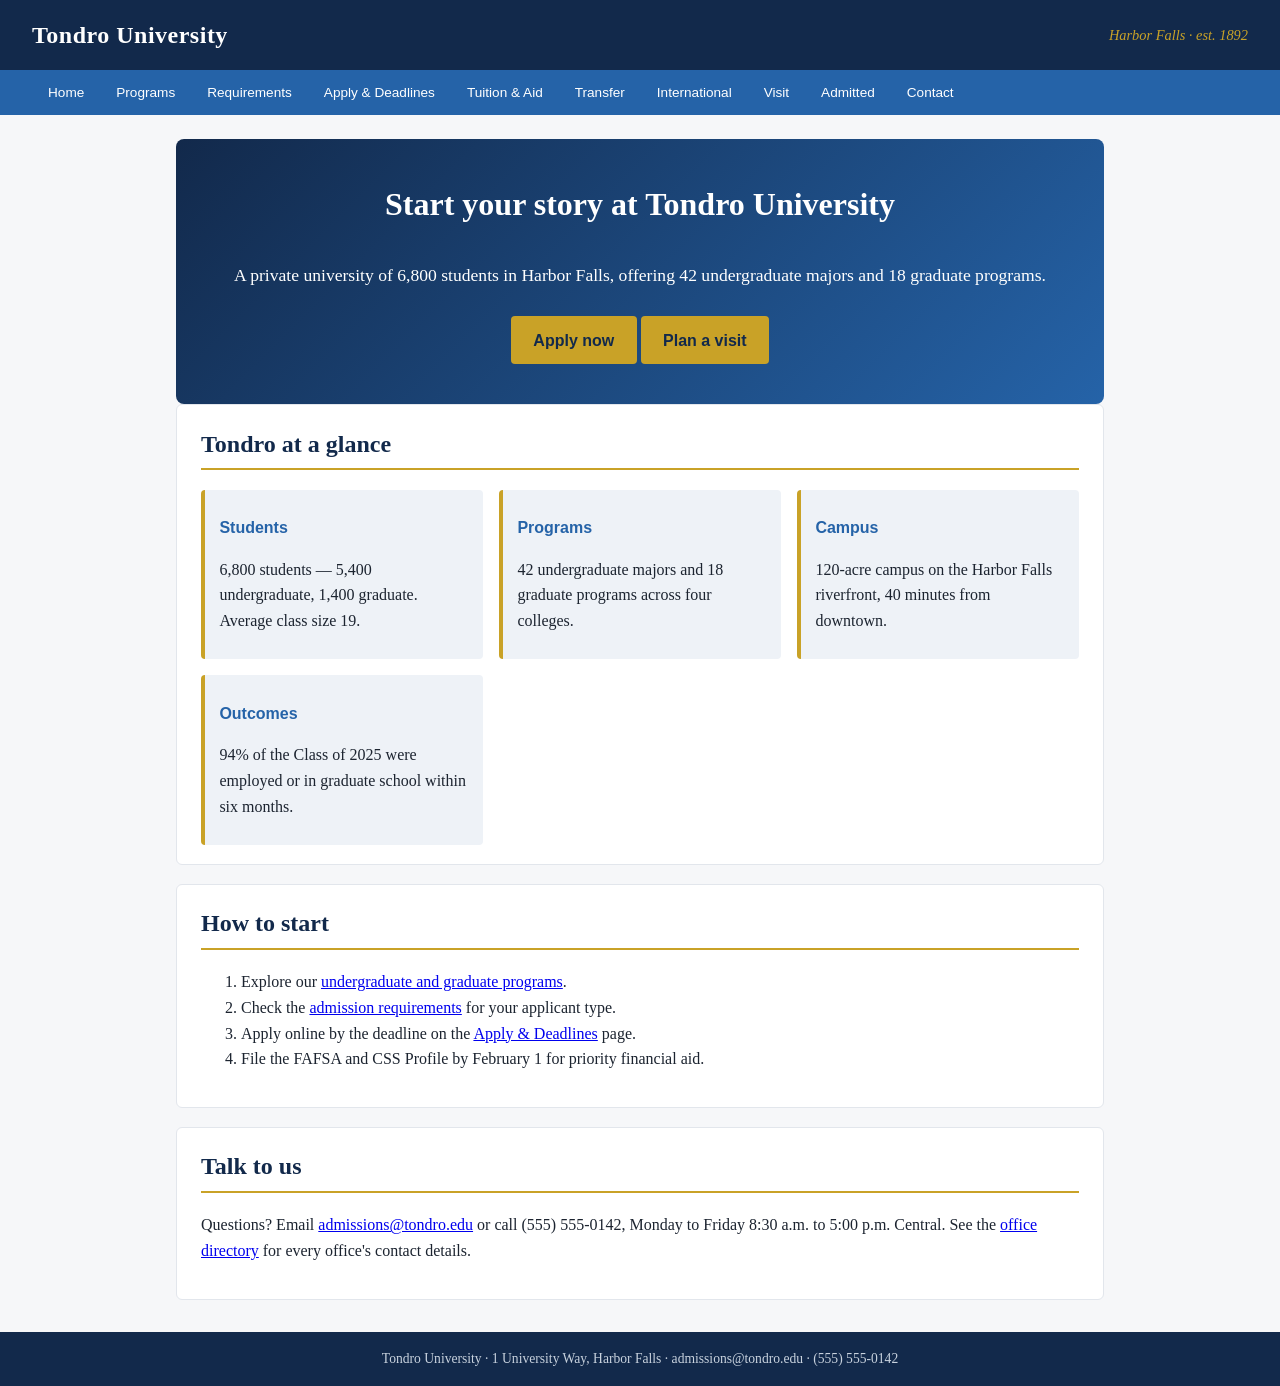
==== index.html @ 9c68a7d6 "Add the Tondro University demo admissions site" ====
<!DOCTYPE html>
<html lang="en"><head><meta charset="utf-8"><meta name="viewport" content="width=device-width,initial-scale=1">
<title>Admissions | Tondro University</title><link rel="stylesheet" href="style.css"></head>
<body><header><h1>Tondro University</h1><span class="tag">Harbor Falls &middot; est. 1892</span></header><nav><ul>
<li><a href="index.html">Home</a></li><li><a href="programs.html">Programs</a></li>
<li><a href="requirements.html">Requirements</a></li><li><a href="apply.html">Apply &amp; Deadlines</a></li>
<li><a href="tuition.html">Tuition &amp; Aid</a></li><li><a href="transfer.html">Transfer</a></li>
<li><a href="international.html">International</a></li><li><a href="visit.html">Visit</a></li>
<li><a href="admitted.html">Admitted</a></li><li><a href="contact.html">Contact</a></li>
</ul></nav>
<main>
<div class="hero"><h2>Start your story at Tondro University</h2>
<p>A private university of 6,800 students in Harbor Falls, offering 42 undergraduate majors and 18 graduate programs.</p>
<a class="cta" href="apply.html">Apply now</a> <a class="cta" href="visit.html">Plan a visit</a></div>
<section id="at-a-glance"><h2>Tondro at a glance</h2>
<div class="grid">
<div class="fact"><h3>Students</h3><p>6,800 students — 5,400 undergraduate, 1,400 graduate. Average class size 19.</p></div>
<div class="fact"><h3>Programs</h3><p>42 undergraduate majors and 18 graduate programs across four colleges.</p></div>
<div class="fact"><h3>Campus</h3><p>120-acre campus on the Harbor Falls riverfront, 40 minutes from downtown.</p></div>
<div class="fact"><h3>Outcomes</h3><p>94% of the Class of 2025 were employed or in graduate school within six months.</p></div>
</div></section>
<section id="how-to-start"><h2>How to start</h2>
<ol><li>Explore our <a href="programs.html">undergraduate and graduate programs</a>.</li>
<li>Check the <a href="requirements.html">admission requirements</a> for your applicant type.</li>
<li>Apply online by the deadline on the <a href="apply.html">Apply &amp; Deadlines</a> page.</li>
<li>File the FAFSA and CSS Profile by February 1 for priority financial aid.</li></ol></section>
<section id="talk-to-us"><h2>Talk to us</h2>
<p>Questions? Email <a href="mailto:admissions@tondro.edu">admissions@tondro.edu</a> or call (555) 555-0142, Monday to Friday 8:30 a.m. to 5:00 p.m. Central. See the <a href="contact.html">office directory</a> for every office's contact details.</p></section>
</main><footer>Tondro University &middot; 1 University Way, Harbor Falls &middot; admissions@tondro.edu &middot; (555) 555-0142</footer>
</body></html>
---- style.css ----
:root{--navy:#12294b;--blue:#2563a8;--gold:#c9a227;--ink:#1c2430;--muted:#5c6b7c;--bg:#f6f7f9;--card:#fff}
*{box-sizing:border-box}body{margin:0;font-family:Georgia,'Times New Roman',serif;color:var(--ink);background:var(--bg);line-height:1.6}
header{background:var(--navy);color:#fff;padding:1rem 2rem;display:flex;align-items:center;justify-content:space-between;flex-wrap:wrap}
header h1{margin:0;font-size:1.5rem;letter-spacing:.5px}header .tag{font-style:italic;color:var(--gold);font-size:.9rem}
nav{background:var(--blue);padding:0 2rem}nav ul{list-style:none;margin:0;padding:0;display:flex;flex-wrap:wrap}
nav a{color:#fff;text-decoration:none;display:block;padding:.7rem 1rem;font-family:Montserrat,Verdana,sans-serif;font-size:.85rem}
nav a:hover{background:var(--navy)}
main{max-width:960px;margin:1.5rem auto;padding:0 1rem}
section{background:var(--card);border:1px solid #e2e6ec;border-radius:6px;padding:1.2rem 1.5rem;margin-bottom:1.2rem}
h2{color:var(--navy);border-bottom:2px solid var(--gold);padding-bottom:.3rem;margin-top:0}
h3{color:var(--blue);font-family:Montserrat,Verdana,sans-serif;font-size:1rem;margin-bottom:.2rem}
table{border-collapse:collapse;width:100%;margin:.5rem 0}th,td{border:1px solid #d7dce3;padding:.45rem .7rem;text-align:left;font-size:.95rem}
th{background:#eef2f7;color:var(--navy)}
.hero{background:linear-gradient(135deg,var(--navy),var(--blue));color:#fff;border-radius:8px;padding:2.5rem 2rem;text-align:center}
.hero h2{color:#fff;border:none;font-size:2rem}.hero p{font-size:1.1rem}
.cta{display:inline-block;background:var(--gold);color:var(--navy);font-family:Montserrat,sans-serif;font-weight:700;padding:.7rem 1.4rem;border-radius:4px;text-decoration:none;margin-top:.6rem}
footer{background:var(--navy);color:#c8d2de;text-align:center;padding:1rem;font-size:.85rem;margin-top:2rem}
.grid{display:grid;grid-template-columns:repeat(auto-fit,minmax(250px,1fr));gap:1rem}
.fact{background:#eef2f7;border-left:4px solid var(--gold);padding:.6rem .9rem;border-radius:4px}
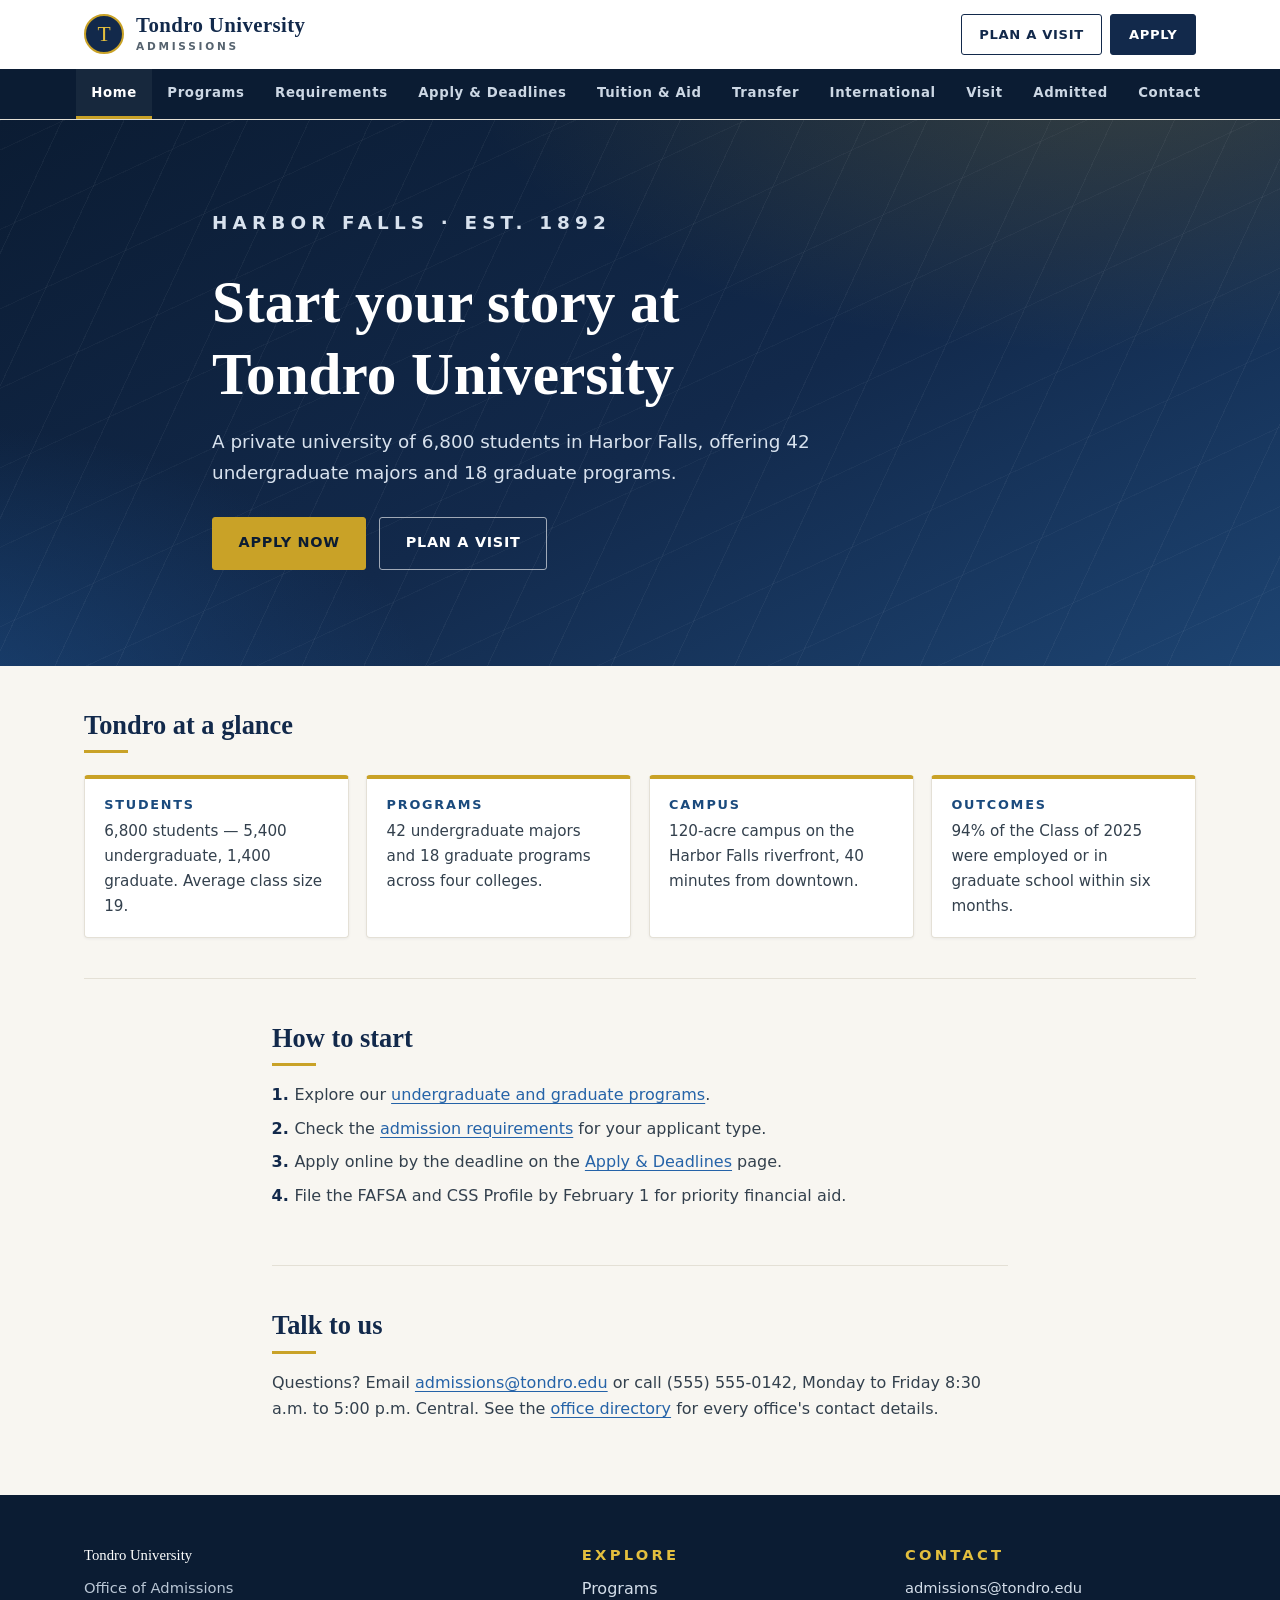
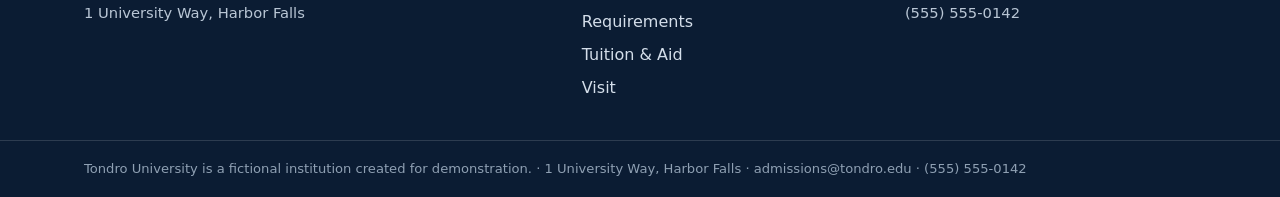
==== commit 0b4251a5: "Redesign admissions site to a modern flagship-university look Editorial serif type, real nav with sc" ====
--- a/index.html
+++ b/index.html
@@ -1,17 +1,32 @@
 <!DOCTYPE html>
 <html lang="en"><head><meta charset="utf-8"><meta name="viewport" content="width=device-width,initial-scale=1">
+<meta name="theme-color" content="#0b1c33">
 <title>Admissions | Tondro University</title><link rel="stylesheet" href="style.css"></head>
-<body><header><h1>Tondro University</h1><span class="tag">Harbor Falls &middot; est. 1892</span></header><nav><ul>
-<li><a href="index.html">Home</a></li><li><a href="programs.html">Programs</a></li>
-<li><a href="requirements.html">Requirements</a></li><li><a href="apply.html">Apply &amp; Deadlines</a></li>
-<li><a href="tuition.html">Tuition &amp; Aid</a></li><li><a href="transfer.html">Transfer</a></li>
-<li><a href="international.html">International</a></li><li><a href="visit.html">Visit</a></li>
-<li><a href="admitted.html">Admitted</a></li><li><a href="contact.html">Contact</a></li>
-</ul></nav>
-<main>
-<div class="hero"><h2>Start your story at Tondro University</h2>
+<body>
+<a class="skip-link" href="#main">Skip to main content</a>
+<header class="site-header"><div class="header-inner">
+<a class="brand" href="index.html"><span class="brand-mark" aria-hidden="true">T</span>
+<span class="brand-text"><span class="brand-name">Tondro University</span><span class="brand-sub">Admissions</span></span></a>
+<div class="header-actions"><a class="btn btn-ghost" href="visit.html">Plan a visit</a><a class="btn" href="apply.html">Apply</a></div>
+</div>
+<nav class="site-nav" aria-label="Admissions"><ul>
+<li><a href="index.html" aria-current="page">Home</a></li>
+<li><a href="programs.html">Programs</a></li>
+<li><a href="requirements.html">Requirements</a></li>
+<li><a href="apply.html">Apply &amp; Deadlines</a></li>
+<li><a href="tuition.html">Tuition &amp; Aid</a></li>
+<li><a href="transfer.html">Transfer</a></li>
+<li><a href="international.html">International</a></li>
+<li><a href="visit.html">Visit</a></li>
+<li><a href="admitted.html">Admitted</a></li>
+<li><a href="contact.html">Contact</a></li>
+</ul></nav></header>
+<main id="main">
+<div class="hero"><div class="wrap"><p class="kicker">Harbor Falls &middot; est. 1892</p>
+<h1>Start your story at Tondro University</h1>
 <p>A private university of 6,800 students in Harbor Falls, offering 42 undergraduate majors and 18 graduate programs.</p>
-<a class="cta" href="apply.html">Apply now</a> <a class="cta" href="visit.html">Plan a visit</a></div>
+<div class="hero-actions"><a class="cta" href="apply.html">Apply now</a> <a class="cta cta-ghost" href="visit.html">Plan a visit</a></div></div></div>
+<div class="content">
 <section id="at-a-glance"><h2>Tondro at a glance</h2>
 <div class="grid">
 <div class="fact"><h3>Students</h3><p>6,800 students — 5,400 undergraduate, 1,400 graduate. Average class size 19.</p></div>
@@ -26,5 +41,45 @@
 <li>File the FAFSA and CSS Profile by February 1 for priority financial aid.</li></ol></section>
 <section id="talk-to-us"><h2>Talk to us</h2>
 <p>Questions? Email <a href="mailto:admissions@tondro.edu">admissions@tondro.edu</a> or call (555) 555-0142, Monday to Friday 8:30 a.m. to 5:00 p.m. Central. See the <a href="contact.html">office directory</a> for every office's contact details.</p></section>
-</main><footer>Tondro University &middot; 1 University Way, Harbor Falls &middot; admissions@tondro.edu &middot; (555) 555-0142</footer>
+</div>
+</main>
+<footer class="site-footer"><div class="footer-inner">
+<div><p class="footer-name">Tondro University</p>
+<p>Office of Admissions<br>1 University Way, Harbor Falls</p></div>
+<div><p class="footer-head">Explore</p><ul class="footer-links">
+<li><a href="programs.html">Programs</a></li>
+<li><a href="requirements.html">Requirements</a></li>
+<li><a href="tuition.html">Tuition &amp; Aid</a></li>
+<li><a href="visit.html">Visit</a></li></ul></div>
+<div><p class="footer-head">Contact</p>
+<p><a href="mailto:admissions@tondro.edu">admissions@tondro.edu</a><br>(555) 555-0142</p></div>
+</div>
+<div class="footer-bottom"><p>Tondro University is a fictional institution created for demonstration. &middot; 1 University Way, Harbor Falls &middot; admissions@tondro.edu &middot; (555) 555-0142</p></div>
+</footer>
+<!-- Thunder chat widget (Agentforce, TONDRO-PDE) -->
+<!--
+  Thunder embedded messaging snippet — TONDRO-PDE.
+  Deployment: THU_agentMessagingChannel (EmbeddedServiceDeployment 04Ihk0000001zkb, published)
+  Site: ESW_THU_agentMessagingChan_1793110995851 (Live)
+  Paste into the host page on https://tondro-consulting.github.io (already allowlisted on the deployment).
+  DO NOT host on any other domain without adding it to the deployment's allowed domains.
+-->
+<script type='text/javascript'>
+	function initEmbeddedMessaging() {
+		try {
+			embeddedservice_bootstrap.settings.language = 'en_US';
+			embeddedservice_bootstrap.init(
+				'00Dhk000002jQQD',
+				'THU_agentMessagingChannel',
+				'https://tondroagentforce-dev-ed.develop.my.site.com/ESWTHUagentMess1793110995851',
+				{
+					scrt2URL: 'https://tondroagentforce-dev-ed.develop.my.salesforce-scrt.com'
+				}
+			);
+		} catch (err) {
+			console.error('Error loading Embedded Messaging: ', err);
+		}
+	};
+</script>
+<script type='text/javascript' src='https://tondroagentforce-dev-ed.develop.my.site.com/ESWTHUagentMess1793110995851/assets/js/bootstrap.min.js' onload='initEmbeddedMessaging()'></script>
 </body></html>
--- a/style.css
+++ b/style.css
@@ -1,19 +1,130 @@
-:root{--navy:#12294b;--blue:#2563a8;--gold:#c9a227;--ink:#1c2430;--muted:#5c6b7c;--bg:#f6f7f9;--card:#fff}
-*{box-sizing:border-box}body{margin:0;font-family:Georgia,'Times New Roman',serif;color:var(--ink);background:var(--bg);line-height:1.6}
-header{background:var(--navy);color:#fff;padding:1rem 2rem;display:flex;align-items:center;justify-content:space-between;flex-wrap:wrap}
-header h1{margin:0;font-size:1.5rem;letter-spacing:.5px}header .tag{font-style:italic;color:var(--gold);font-size:.9rem}
-nav{background:var(--blue);padding:0 2rem}nav ul{list-style:none;margin:0;padding:0;display:flex;flex-wrap:wrap}
-nav a{color:#fff;text-decoration:none;display:block;padding:.7rem 1rem;font-family:Montserrat,Verdana,sans-serif;font-size:.85rem}
-nav a:hover{background:var(--navy)}
-main{max-width:960px;margin:1.5rem auto;padding:0 1rem}
-section{background:var(--card);border:1px solid #e2e6ec;border-radius:6px;padding:1.2rem 1.5rem;margin-bottom:1.2rem}
-h2{color:var(--navy);border-bottom:2px solid var(--gold);padding-bottom:.3rem;margin-top:0}
-h3{color:var(--blue);font-family:Montserrat,Verdana,sans-serif;font-size:1rem;margin-bottom:.2rem}
-table{border-collapse:collapse;width:100%;margin:.5rem 0}th,td{border:1px solid #d7dce3;padding:.45rem .7rem;text-align:left;font-size:.95rem}
-th{background:#eef2f7;color:var(--navy)}
-.hero{background:linear-gradient(135deg,var(--navy),var(--blue));color:#fff;border-radius:8px;padding:2.5rem 2rem;text-align:center}
-.hero h2{color:#fff;border:none;font-size:2rem}.hero p{font-size:1.1rem}
-.cta{display:inline-block;background:var(--gold);color:var(--navy);font-family:Montserrat,sans-serif;font-weight:700;padding:.7rem 1.4rem;border-radius:4px;text-decoration:none;margin-top:.6rem}
-footer{background:var(--navy);color:#c8d2de;text-align:center;padding:1rem;font-size:.85rem;margin-top:2rem}
-.grid{display:grid;grid-template-columns:repeat(auto-fit,minmax(250px,1fr));gap:1rem}
-.fact{background:#eef2f7;border-left:4px solid var(--gold);padding:.6rem .9rem;border-radius:4px}
+/* Tondro University — admissions site
+   Editorial redesign: serif display type, restrained navy/gold, generous space. */
+:root{
+  --navy:#12294b;
+  --navy-deep:#0b1c33;
+  --blue:#2563a8;
+  --blue-dark:#1a4a7d;
+  --gold:#c9a227;
+  --gold-bright:#e3bf3e;
+  --ink:#1c2430;
+  --muted:#56636f;
+  --paper:#f8f6f1;
+  --card:#ffffff;
+  --line:#e4e0d6;
+  --serif:"Iowan Old Style","Palatino Linotype",Palatino,Georgia,"Times New Roman",serif;
+  --sans:system-ui,-apple-system,"Segoe UI",Roboto,Helvetica,Arial,sans-serif;
+  --wrap:72rem;
+  --prose:46rem;
+}
+*{box-sizing:border-box}
+html{scroll-behavior:smooth;scroll-padding-top:6rem}
+body{margin:0;font-family:var(--sans);font-size:1rem;color:var(--ink);background:var(--paper);line-height:1.65;-webkit-font-smoothing:antialiased}
+::selection{background:var(--navy);color:#fff}
+
+/* Accessibility */
+.skip-link{position:absolute;left:-9999px;top:0;z-index:200;background:var(--navy);color:#fff;padding:.65rem 1.1rem;font-size:.9rem;text-decoration:none}
+.skip-link:focus{left:.75rem;top:.75rem}
+:focus-visible{outline:3px solid var(--gold);outline-offset:2px;border-radius:2px}
+
+/* Links & type */
+a{color:var(--blue);text-decoration-thickness:1px;text-underline-offset:.18em}
+a:hover{color:var(--blue-dark)}
+h1,h2,h3{font-family:var(--serif);color:var(--navy);line-height:1.2;font-weight:600}
+h2{font-size:1.65rem;margin:0 0 1rem}
+h2::after{content:"";display:block;width:2.75rem;height:3px;background:var(--gold);margin-top:.55rem}
+h3{font-family:var(--sans);font-size:.8rem;font-weight:700;letter-spacing:.14em;text-transform:uppercase;color:var(--blue-dark);margin:0 0 .35rem}
+p{margin:.5rem 0 1rem}
+ul,ol{padding-left:1.4rem;margin:.5rem 0 1rem}
+li{margin-bottom:.45rem}
+ol>li::marker{color:var(--navy);font-weight:700}
+.kicker{font-family:var(--sans);font-size:.75rem;font-weight:700;letter-spacing:.28em;text-transform:uppercase;color:var(--gold-bright);margin:0 0 1rem}
+
+/* Header */
+.site-header{background:#fff;border-bottom:1px solid var(--line);position:relative;z-index:10}
+.header-inner{max-width:var(--wrap);margin:0 auto;padding:.85rem 1.25rem;display:flex;align-items:center;justify-content:space-between;gap:1rem}
+.brand{display:flex;align-items:center;gap:.75rem;text-decoration:none;color:var(--navy);min-width:0}
+.brand-mark{flex:none;width:2.5rem;height:2.5rem;border-radius:50%;background:var(--navy);border:2px solid var(--gold);color:var(--gold-bright);font-family:var(--serif);font-size:1.35rem;line-height:1;display:grid;place-items:center}
+.brand-name{font-family:var(--serif);font-size:1.3rem;font-weight:600;letter-spacing:.02em;line-height:1.05;display:block;white-space:nowrap}
+.brand-sub{display:block;font-size:.66rem;font-weight:700;letter-spacing:.26em;text-transform:uppercase;color:var(--muted);margin-top:.15rem}
+.header-actions{display:flex;gap:.5rem;flex:none}
+.btn{display:inline-block;font-size:.82rem;font-weight:700;letter-spacing:.05em;text-transform:uppercase;text-decoration:none;color:#fff;background:var(--navy);padding:.55rem 1.1rem;border-radius:3px;border:1px solid var(--navy)}
+.btn:hover{background:var(--blue-dark);border-color:var(--blue-dark);color:#fff}
+.btn-ghost{background:transparent;color:var(--navy);border-color:var(--navy)}
+.btn-ghost:hover{background:var(--navy);color:#fff}
+
+/* Primary nav */
+.site-nav{background:var(--navy-deep)}
+.site-nav ul{list-style:none;max-width:var(--wrap);margin:0 auto;padding:0 .75rem;display:flex;overflow-x:auto;scrollbar-width:none}
+.site-nav ul::-webkit-scrollbar{display:none}
+.site-nav li{margin:0;flex:none}
+.site-nav a{display:block;color:#ccd7e4;text-decoration:none;font-size:.83rem;font-weight:600;letter-spacing:.05em;padding:.8rem .95rem;white-space:nowrap;border-bottom:3px solid transparent}
+.site-nav a:hover{color:#fff;background:rgba(255,255,255,.06)}
+.site-nav a[aria-current="page"]{color:#fff;border-bottom-color:var(--gold);background:rgba(255,255,255,.05)}
+
+/* Heroes */
+.hero,.page-hero{position:relative;color:#fff;overflow:hidden;
+  background:
+    radial-gradient(1100px 480px at 88% -10%,rgba(201,162,39,.20),transparent 60%),
+    radial-gradient(900px 500px at -8% 110%,rgba(37,99,168,.45),transparent 60%),
+    linear-gradient(155deg,var(--navy-deep) 0%,var(--navy) 55%,#1d4472 100%)}
+.hero::before,.page-hero::before{content:"";position:absolute;inset:0;pointer-events:none;
+  background:
+    repeating-linear-gradient(115deg,rgba(255,255,255,.045) 0 1px,transparent 1px 56px),
+    repeating-linear-gradient(-25deg,rgba(255,255,255,.03) 0 1px,transparent 1px 72px)}
+.hero .wrap,.page-hero .wrap{position:relative;max-width:var(--wrap);margin:0 auto;padding:0 1.25rem}
+.hero .wrap{padding-top:5.5rem;padding-bottom:6rem;max-width:56rem}
+.page-hero .wrap{padding-top:3.6rem;padding-bottom:3.8rem}
+.hero h1,.page-hero h1{color:#fff;font-size:clamp(2.3rem,5.4vw,3.7rem);margin:0 0 1.1rem;max-width:16ch}
+.page-hero h1{font-size:clamp(2rem,4.4vw,3rem);max-width:22ch;margin-bottom:0}
+.hero p{font-size:1.15rem;color:#d8e2ee;max-width:40rem;margin-bottom:1.8rem}
+.hero-actions{display:flex;flex-wrap:wrap;gap:.8rem}
+.cta{display:inline-block;background:var(--gold);color:var(--navy-deep);font-weight:700;font-size:.9rem;letter-spacing:.05em;text-transform:uppercase;padding:.85rem 1.6rem;border-radius:3px;text-decoration:none;border:1px solid var(--gold)}
+.cta:hover{background:var(--gold-bright);border-color:var(--gold-bright);color:var(--navy-deep)}
+.cta-ghost{background:transparent;color:#fff;border-color:rgba(255,255,255,.6)}
+.cta-ghost:hover{background:rgba(255,255,255,.12);border-color:#fff;color:#fff}
+
+/* Content */
+.content{max-width:var(--wrap);margin:0 auto;padding:2.75rem 1.25rem 3.5rem}
+section{max-width:var(--prose);margin:0 auto 2.75rem;padding-bottom:2.5rem;border-bottom:1px solid var(--line)}
+section:last-of-type{border-bottom:none;margin-bottom:0;padding-bottom:0}
+section:has(.grid){max-width:var(--wrap)}
+section p,section li{color:#33404d}
+
+/* Stat cards */
+.grid{display:grid;grid-template-columns:repeat(auto-fit,minmax(230px,1fr));gap:1.1rem;margin-top:1.4rem}
+.fact{background:var(--card);border:1px solid var(--line);border-top:4px solid var(--gold);border-radius:4px;padding:1.1rem 1.2rem;box-shadow:0 1px 3px rgba(18,41,75,.06)}
+.fact h3{margin-bottom:.4rem}
+.fact p{margin:0;font-size:.95rem}
+
+/* Tables */
+table{border-collapse:collapse;width:100%;margin:.75rem 0 1.25rem;font-size:.94rem;background:var(--card);border:1px solid var(--line)}
+th{background:var(--navy);color:#fff;font-family:var(--sans);font-size:.78rem;font-weight:700;letter-spacing:.08em;text-transform:uppercase;text-align:left;padding:.7rem .9rem}
+td{padding:.7rem .9rem;text-align:left;border-bottom:1px solid var(--line);vertical-align:top}
+tbody tr:nth-child(even) td{background:#fbfaf6}
+tbody tr:last-child td{border-bottom:none}
+
+/* Footer */
+.site-footer{background:var(--navy-deep);color:#b9c6d5}
+.footer-inner{max-width:var(--wrap);margin:0 auto;padding:3rem 1.25rem 2rem;display:grid;grid-template-columns:1.6fr 1fr 1fr;gap:2rem}
+.footer-name{font-family:var(--serif);font-size:1.35rem;color:#fff;margin:0 0 .6rem}
+.footer-head{font-size:.72rem;font-weight:700;letter-spacing:.22em;text-transform:uppercase;color:var(--gold-bright);margin:0 0 .8rem}
+.site-footer p{margin:0 0 .6rem;font-size:.92rem}
+.footer-links{list-style:none;margin:0;padding:0}
+.footer-links li{margin-bottom:.4rem}
+.site-footer a{color:#d4deea;text-decoration:none}
+.site-footer a:hover{color:#fff;text-decoration:underline}
+.footer-bottom{border-top:1px solid rgba(255,255,255,.14)}
+.footer-bottom p{max-width:var(--wrap);margin:0 auto;padding:1.1rem 1.25rem;font-size:.82rem;color:#8fa0b3}
+
+/* Responsive */
+@media (max-width:640px){
+  .header-inner{padding:.75rem 1rem}
+  .brand-name{font-size:1.1rem;white-space:normal}
+  .header-actions .btn-ghost{display:none}
+  .hero .wrap{padding:3.5rem 1rem 4rem}
+  .page-hero .wrap{padding:2.5rem 1rem 2.8rem}
+  .content{padding:2rem 1rem 2.5rem}
+  .footer-inner{grid-template-columns:1fr;gap:1.5rem;padding:2.25rem 1rem 1.5rem}
+  table{display:block;overflow-x:auto}
+}
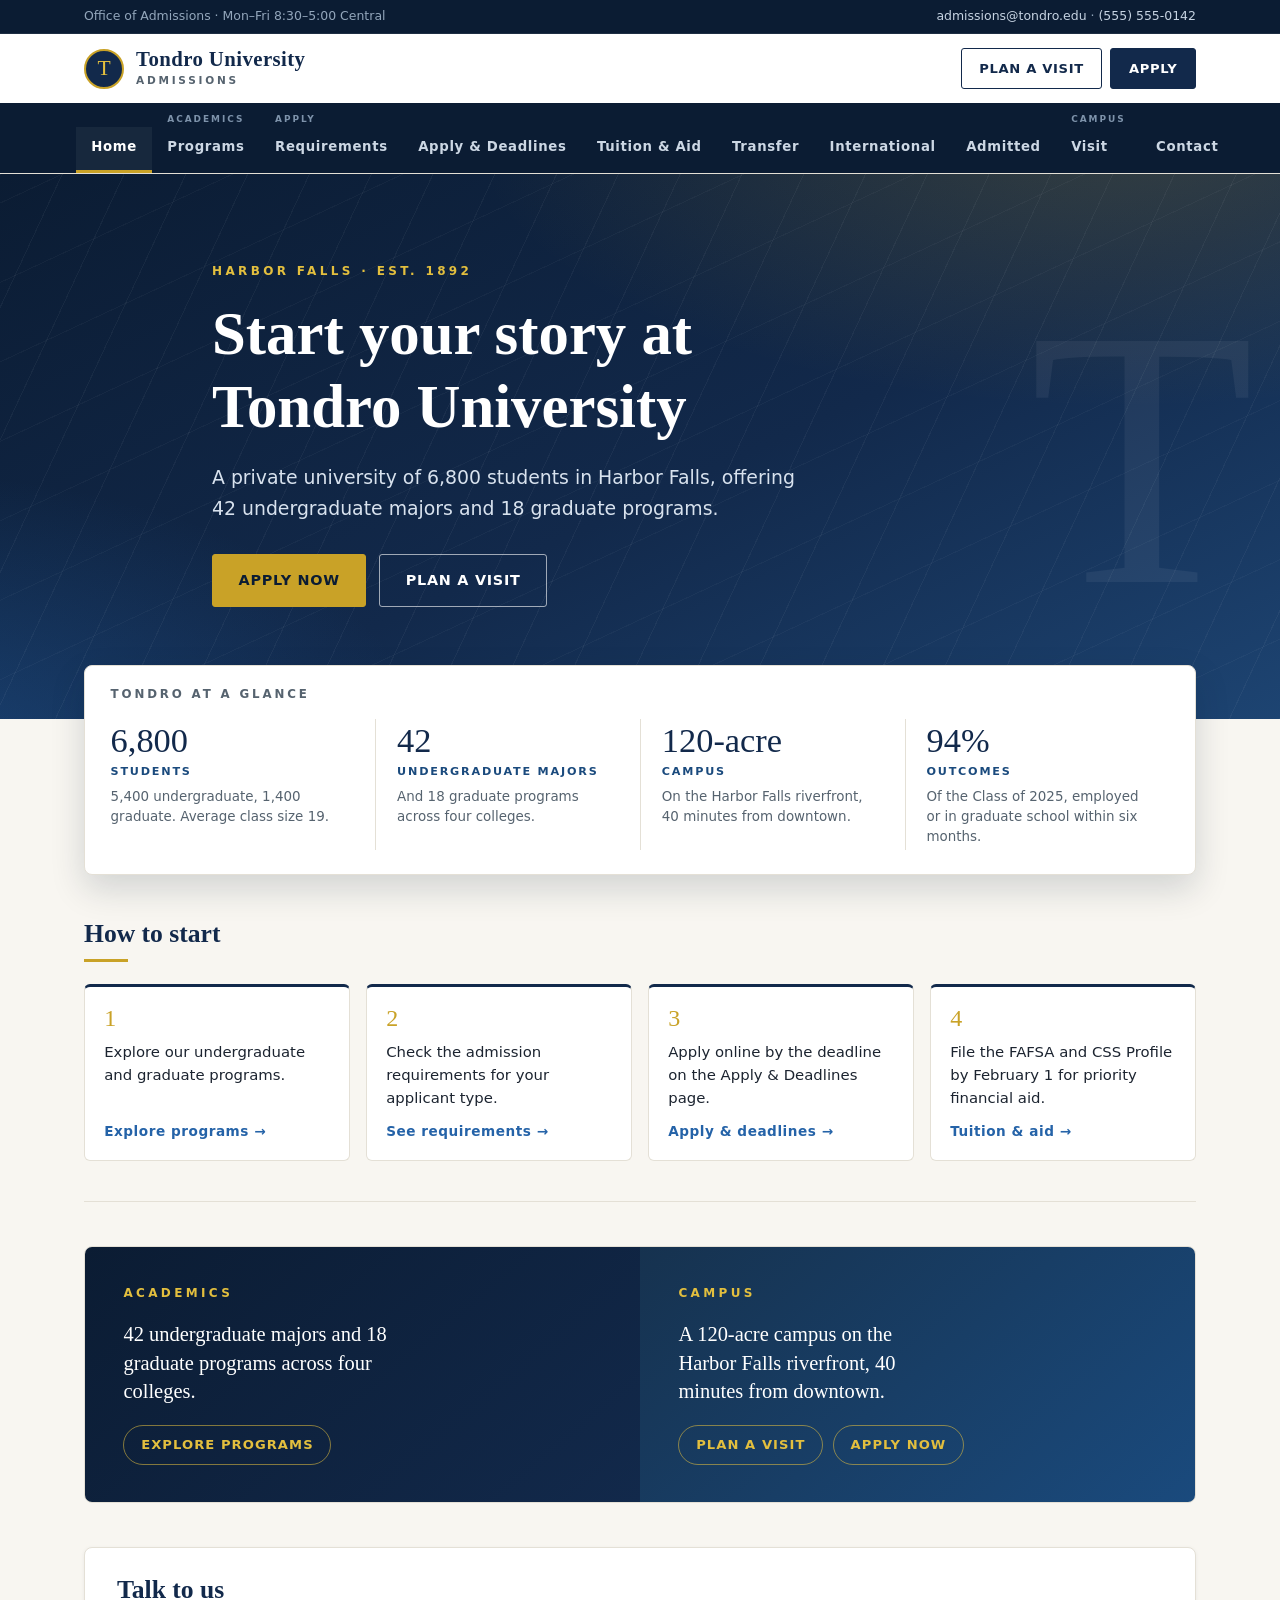
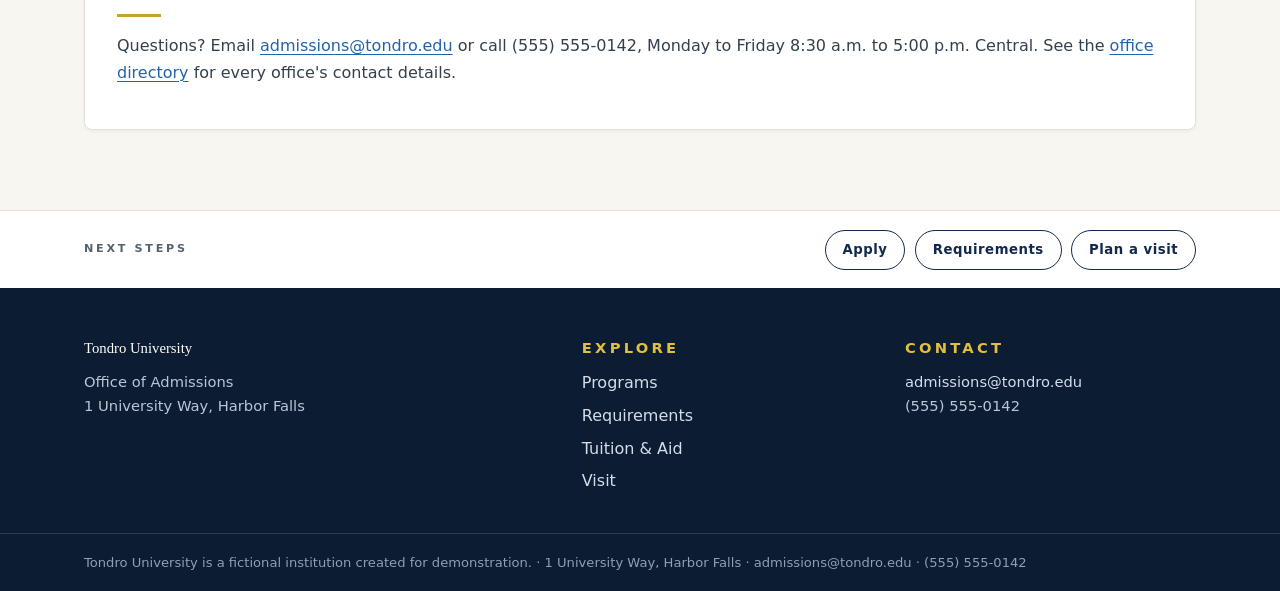
==== commit 75cb1418: "Second visual pass: richer layout, nav groups, side rails Utility bar with admissions contacts, grou" ====
--- a/index.html
+++ b/index.html
@@ -4,45 +4,81 @@
 <title>Admissions | Tondro University</title><link rel="stylesheet" href="style.css"></head>
 <body>
 <a class="skip-link" href="#main">Skip to main content</a>
+<div class="utility-bar"><div class="utility-inner">
+<span>Office of Admissions &middot; Mon&ndash;Fri 8:30&ndash;5:00 Central</span>
+<span><a href="mailto:admissions@tondro.edu">admissions@tondro.edu</a> &middot; <a href="tel:+15555550142">(555) 555-0142</a></span>
+</div></div>
 <header class="site-header"><div class="header-inner">
 <a class="brand" href="index.html"><span class="brand-mark" aria-hidden="true">T</span>
 <span class="brand-text"><span class="brand-name">Tondro University</span><span class="brand-sub">Admissions</span></span></a>
-<div class="header-actions"><a class="btn btn-ghost" href="visit.html">Plan a visit</a><a class="btn" href="apply.html">Apply</a></div>
+<div class="header-actions"><a class="btn btn-ghost" href="visit.html">Plan a visit</a><a class="btn" href="apply.html">Apply</a>
+<details class="menu"><summary aria-label="Open admissions menu">Menu</summary><nav class="menu-panel" aria-label="Admissions menu">
+<a href="index.html" aria-current="page">Home</a>
+<p class="menu-group">Academics</p>
+<a href="programs.html">Programs</a>
+<p class="menu-group">Apply</p>
+<a href="requirements.html">Requirements</a>
+<a href="apply.html">Apply &amp; Deadlines</a>
+<a href="tuition.html">Tuition &amp; Aid</a>
+<a href="transfer.html">Transfer</a>
+<a href="international.html">International</a>
+<a href="admitted.html">Admitted</a>
+<p class="menu-group">Campus</p>
+<a href="visit.html">Visit</a>
+<a href="contact.html">Contact</a>
+</nav></details></div>
 </div>
 <nav class="site-nav" aria-label="Admissions"><ul>
 <li><a href="index.html" aria-current="page">Home</a></li>
-<li><a href="programs.html">Programs</a></li>
-<li><a href="requirements.html">Requirements</a></li>
+<li class="nav-lead"><span class="nav-tag">Academics</span><a href="programs.html">Programs</a></li>
+<li class="nav-lead"><span class="nav-tag">Apply</span><a href="requirements.html">Requirements</a></li>
 <li><a href="apply.html">Apply &amp; Deadlines</a></li>
 <li><a href="tuition.html">Tuition &amp; Aid</a></li>
 <li><a href="transfer.html">Transfer</a></li>
 <li><a href="international.html">International</a></li>
-<li><a href="visit.html">Visit</a></li>
 <li><a href="admitted.html">Admitted</a></li>
+<li class="nav-lead"><span class="nav-tag">Campus</span><a href="visit.html">Visit</a></li>
 <li><a href="contact.html">Contact</a></li>
 </ul></nav></header>
 <main id="main">
 <div class="hero"><div class="wrap"><p class="kicker">Harbor Falls &middot; est. 1892</p>
 <h1>Start your story at Tondro University</h1>
-<p>A private university of 6,800 students in Harbor Falls, offering 42 undergraduate majors and 18 graduate programs.</p>
-<div class="hero-actions"><a class="cta" href="apply.html">Apply now</a> <a class="cta cta-ghost" href="visit.html">Plan a visit</a></div></div></div>
+<p class="deck">A private university of 6,800 students in Harbor Falls, offering 42 undergraduate majors and 18 graduate programs.</p>
+<div class="hero-actions"><a class="cta" href="apply.html">Apply now</a><a class="cta cta-ghost" href="visit.html">Plan a visit</a></div></div></div>
+<section id="at-a-glance" class="stats-overlap"><div class="stats-strip">
+<h2>Tondro at a glance</h2>
+<div class="stats-grid">
+<div class="stat"><p class="stat-num">6,800</p><p class="stat-label">Students</p><p class="stat-sub">5,400 undergraduate, 1,400 graduate. Average class size 19.</p></div>
+<div class="stat"><p class="stat-num">42</p><p class="stat-label">Undergraduate majors</p><p class="stat-sub">And 18 graduate programs across four colleges.</p></div>
+<div class="stat"><p class="stat-num">120-acre</p><p class="stat-label">Campus</p><p class="stat-sub">On the Harbor Falls riverfront, 40 minutes from downtown.</p></div>
+<div class="stat"><p class="stat-num">94%</p><p class="stat-label">Outcomes</p><p class="stat-sub">Of the Class of 2025, employed or in graduate school within six months.</p></div>
+</div></div></section>
 <div class="content">
-<section id="at-a-glance"><h2>Tondro at a glance</h2>
-<div class="grid">
-<div class="fact"><h3>Students</h3><p>6,800 students — 5,400 undergraduate, 1,400 graduate. Average class size 19.</p></div>
-<div class="fact"><h3>Programs</h3><p>42 undergraduate majors and 18 graduate programs across four colleges.</p></div>
-<div class="fact"><h3>Campus</h3><p>120-acre campus on the Harbor Falls riverfront, 40 minutes from downtown.</p></div>
-<div class="fact"><h3>Outcomes</h3><p>94% of the Class of 2025 were employed or in graduate school within six months.</p></div>
-</div></section>
-<section id="how-to-start"><h2>How to start</h2>
-<ol><li>Explore our <a href="programs.html">undergraduate and graduate programs</a>.</li>
-<li>Check the <a href="requirements.html">admission requirements</a> for your applicant type.</li>
-<li>Apply online by the deadline on the <a href="apply.html">Apply &amp; Deadlines</a> page.</li>
-<li>File the FAFSA and CSS Profile by February 1 for priority financial aid.</li></ol></section>
-<section id="talk-to-us"><h2>Talk to us</h2>
+<section id="how-to-start" class="wide"><h2>How to start</h2>
+<ol class="steps">
+<li><a href="programs.html"><span class="step-num">1</span>Explore our undergraduate and graduate programs.<span class="step-arrow">Explore programs &rarr;</span></a></li>
+<li><a href="requirements.html"><span class="step-num">2</span>Check the admission requirements for your applicant type.<span class="step-arrow">See requirements &rarr;</span></a></li>
+<li><a href="apply.html"><span class="step-num">3</span>Apply online by the deadline on the Apply &amp; Deadlines page.<span class="step-arrow">Apply &amp; deadlines &rarr;</span></a></li>
+<li><a href="tuition.html"><span class="step-num">4</span>File the FAFSA and CSS Profile by February 1 for priority financial aid.<span class="step-arrow">Tuition &amp; aid &rarr;</span></a></li>
+</ol></section>
+<div class="split-band">
+<div class="split-panel"><p class="kicker">Academics</p>
+<p class="split-lede">42 undergraduate majors and 18 graduate programs across four colleges.</p>
+<div class="split-links"><a class="split-link" href="programs.html">Explore programs</a></div></div>
+<div class="split-panel alt"><p class="kicker">Campus</p>
+<p class="split-lede">A 120-acre campus on the Harbor Falls riverfront, 40 minutes from downtown.</p>
+<div class="split-links"><a class="split-link" href="visit.html">Plan a visit</a><a class="split-link" href="apply.html">Apply now</a></div></div>
+</div>
+<section id="talk-to-us" class="panel"><h2>Talk to us</h2>
 <p>Questions? Email <a href="mailto:admissions@tondro.edu">admissions@tondro.edu</a> or call (555) 555-0142, Monday to Friday 8:30 a.m. to 5:00 p.m. Central. See the <a href="contact.html">office directory</a> for every office's contact details.</p></section>
 </div>
 </main>
+<div class="next-steps"><div class="next-inner">
+<span class="next-label">Next steps</span>
+<a href="apply.html">Apply</a>
+<a href="requirements.html">Requirements</a>
+<a href="visit.html">Plan a visit</a>
+</div></div>
 <footer class="site-footer"><div class="footer-inner">
 <div><p class="footer-name">Tondro University</p>
 <p>Office of Admissions<br>1 University Way, Harbor Falls</p></div>
--- a/style.css
+++ b/style.css
@@ -1,5 +1,6 @@
 /* Tondro University — admissions site
-   Editorial redesign: serif display type, restrained navy/gold, generous space. */
+   Editorial redesign, pass 2: grouped nav, utility bar, stat strips,
+   side rails, panels, related-link cards, CSS-only mobile menu. */
 :root{
   --navy:#12294b;
   --navy-deep:#0b1c33;
@@ -18,7 +19,7 @@
   --prose:46rem;
 }
 *{box-sizing:border-box}
-html{scroll-behavior:smooth;scroll-padding-top:6rem}
+html{scroll-behavior:smooth;scroll-padding-top:8rem}
 body{margin:0;font-family:var(--sans);font-size:1rem;color:var(--ink);background:var(--paper);line-height:1.65;-webkit-font-smoothing:antialiased}
 ::selection{background:var(--navy);color:#fff}
 
@@ -28,10 +29,10 @@
 :focus-visible{outline:3px solid var(--gold);outline-offset:2px;border-radius:2px}
 
 /* Links & type */
-a{color:var(--blue);text-decoration-thickness:1px;text-underline-offset:.18em}
+a{color:var(--blue);text-decoration-thickness:1px;text-underline-offset:.18em;transition:color .15s ease}
 a:hover{color:var(--blue-dark)}
 h1,h2,h3{font-family:var(--serif);color:var(--navy);line-height:1.2;font-weight:600}
-h2{font-size:1.65rem;margin:0 0 1rem}
+h2{font-size:1.6rem;margin:0 0 1rem}
 h2::after{content:"";display:block;width:2.75rem;height:3px;background:var(--gold);margin-top:.55rem}
 h3{font-family:var(--sans);font-size:.8rem;font-weight:700;letter-spacing:.14em;text-transform:uppercase;color:var(--blue-dark);margin:0 0 .35rem}
 p{margin:.5rem 0 1rem}
@@ -40,6 +41,12 @@
 ol>li::marker{color:var(--navy);font-weight:700}
 .kicker{font-family:var(--sans);font-size:.75rem;font-weight:700;letter-spacing:.28em;text-transform:uppercase;color:var(--gold-bright);margin:0 0 1rem}
 
+/* Utility bar */
+.utility-bar{background:var(--navy-deep);font-size:.78rem;color:#93a6bb;border-bottom:1px solid rgba(255,255,255,.08)}
+.utility-inner{max-width:var(--wrap);margin:0 auto;padding:.4rem 1.25rem;display:flex;justify-content:space-between;align-items:center;gap:1rem;flex-wrap:wrap}
+.utility-bar a{color:#c6d3e2;text-decoration:none}
+.utility-bar a:hover{color:#fff;text-decoration:underline}
+
 /* Header */
 .site-header{background:#fff;border-bottom:1px solid var(--line);position:relative;z-index:10}
 .header-inner{max-width:var(--wrap);margin:0 auto;padding:.85rem 1.25rem;display:flex;align-items:center;justify-content:space-between;gap:1rem}
@@ -47,20 +54,34 @@
 .brand-mark{flex:none;width:2.5rem;height:2.5rem;border-radius:50%;background:var(--navy);border:2px solid var(--gold);color:var(--gold-bright);font-family:var(--serif);font-size:1.35rem;line-height:1;display:grid;place-items:center}
 .brand-name{font-family:var(--serif);font-size:1.3rem;font-weight:600;letter-spacing:.02em;line-height:1.05;display:block;white-space:nowrap}
 .brand-sub{display:block;font-size:.66rem;font-weight:700;letter-spacing:.26em;text-transform:uppercase;color:var(--muted);margin-top:.15rem}
-.header-actions{display:flex;gap:.5rem;flex:none}
-.btn{display:inline-block;font-size:.82rem;font-weight:700;letter-spacing:.05em;text-transform:uppercase;text-decoration:none;color:#fff;background:var(--navy);padding:.55rem 1.1rem;border-radius:3px;border:1px solid var(--navy)}
+.header-actions{display:flex;gap:.5rem;align-items:center;flex:none}
+.btn{display:inline-block;font-size:.82rem;font-weight:700;letter-spacing:.05em;text-transform:uppercase;text-decoration:none;color:#fff;background:var(--navy);padding:.55rem 1.1rem;border-radius:3px;border:1px solid var(--navy);transition:background .15s ease,border-color .15s ease}
 .btn:hover{background:var(--blue-dark);border-color:var(--blue-dark);color:#fff}
 .btn-ghost{background:transparent;color:var(--navy);border-color:var(--navy)}
 .btn-ghost:hover{background:var(--navy);color:#fff}
 
-/* Primary nav */
+/* Primary nav — grouped with secondary labels */
 .site-nav{background:var(--navy-deep)}
-.site-nav ul{list-style:none;max-width:var(--wrap);margin:0 auto;padding:0 .75rem;display:flex;overflow-x:auto;scrollbar-width:none}
-.site-nav ul::-webkit-scrollbar{display:none}
-.site-nav li{margin:0;flex:none}
-.site-nav a{display:block;color:#ccd7e4;text-decoration:none;font-size:.83rem;font-weight:600;letter-spacing:.05em;padding:.8rem .95rem;white-space:nowrap;border-bottom:3px solid transparent}
+.site-nav ul{list-style:none;max-width:var(--wrap);margin:0 auto;padding:0 .75rem;display:flex;align-items:stretch}
+.site-nav li{margin:0;flex:none;display:flex;flex-direction:column;justify-content:flex-end}
+.nav-tag{font-size:.56rem;font-weight:700;letter-spacing:.22em;text-transform:uppercase;color:#7e93ab;padding:.55rem .95rem 0}
+.site-nav a{display:block;color:#ccd7e4;text-decoration:none;font-size:.83rem;font-weight:600;letter-spacing:.05em;padding:.55rem .95rem .8rem;white-space:nowrap;border-bottom:3px solid transparent;transition:color .15s ease,background .15s ease}
 .site-nav a:hover{color:#fff;background:rgba(255,255,255,.06)}
 .site-nav a[aria-current="page"]{color:#fff;border-bottom-color:var(--gold);background:rgba(255,255,255,.05)}
+
+/* Mobile menu (CSS-only, keyboard accessible) */
+.menu{display:none;position:relative}
+.menu summary{list-style:none;cursor:pointer;display:inline-flex;align-items:center;gap:.45rem;font-size:.82rem;font-weight:700;letter-spacing:.05em;text-transform:uppercase;color:var(--navy);border:1px solid var(--navy);border-radius:3px;padding:.5rem .9rem;user-select:none}
+.menu summary::-webkit-details-marker{display:none}
+.menu summary::after{content:"▾";font-size:.75rem}
+.menu[open] summary::after{content:"▴"}
+.menu summary:hover{background:var(--navy);color:#fff}
+.menu-panel{position:absolute;right:0;top:calc(100% + .55rem);width:min(21rem,88vw);max-height:75vh;overflow-y:auto;background:#fff;border:1px solid var(--line);border-radius:8px;box-shadow:0 18px 44px rgba(11,28,51,.28);padding:.9rem 1rem;z-index:60}
+.menu-group{font-size:.64rem;font-weight:700;letter-spacing:.24em;text-transform:uppercase;color:var(--muted);margin:.85rem 0 .25rem}
+.menu-group:first-child{margin-top:0}
+.menu-panel a{display:block;padding:.5rem .6rem;color:var(--navy);text-decoration:none;border-radius:4px;font-size:.95rem;font-weight:600}
+.menu-panel a:hover,.menu-panel a:focus-visible{background:var(--paper)}
+.menu-panel a[aria-current="page"]{color:var(--blue-dark);box-shadow:inset 3px 0 0 var(--gold)}
 
 /* Heroes */
 .hero,.page-hero{position:relative;color:#fff;overflow:hidden;
@@ -72,30 +93,81 @@
   background:
     repeating-linear-gradient(115deg,rgba(255,255,255,.045) 0 1px,transparent 1px 56px),
     repeating-linear-gradient(-25deg,rgba(255,255,255,.03) 0 1px,transparent 1px 72px)}
+.hero::after{content:"T";position:absolute;right:2%;top:52%;transform:translateY(-50%);font-family:var(--serif);font-size:clamp(13rem,30vw,23rem);line-height:1;color:rgba(255,255,255,.055);pointer-events:none}
 .hero .wrap,.page-hero .wrap{position:relative;max-width:var(--wrap);margin:0 auto;padding:0 1.25rem}
-.hero .wrap{padding-top:5.5rem;padding-bottom:6rem;max-width:56rem}
-.page-hero .wrap{padding-top:3.6rem;padding-bottom:3.8rem}
-.hero h1,.page-hero h1{color:#fff;font-size:clamp(2.3rem,5.4vw,3.7rem);margin:0 0 1.1rem;max-width:16ch}
+.hero .wrap{padding-top:5.5rem;padding-bottom:7rem;max-width:56rem}
+.page-hero .wrap{padding-top:3.6rem;padding-bottom:3.9rem}
+.hero h1,.page-hero h1{color:#fff;font-size:clamp(2.4rem,5.6vw,3.8rem);margin:0 0 1.1rem;max-width:16ch}
 .page-hero h1{font-size:clamp(2rem,4.4vw,3rem);max-width:22ch;margin-bottom:0}
-.hero p{font-size:1.15rem;color:#d8e2ee;max-width:40rem;margin-bottom:1.8rem}
+.hero .deck{font-size:1.18rem;color:#d8e2ee;max-width:38rem;margin:0 0 1.9rem}
 .hero-actions{display:flex;flex-wrap:wrap;gap:.8rem}
-.cta{display:inline-block;background:var(--gold);color:var(--navy-deep);font-weight:700;font-size:.9rem;letter-spacing:.05em;text-transform:uppercase;padding:.85rem 1.6rem;border-radius:3px;text-decoration:none;border:1px solid var(--gold)}
-.cta:hover{background:var(--gold-bright);border-color:var(--gold-bright);color:var(--navy-deep)}
+.cta{display:inline-block;background:var(--gold);color:var(--navy-deep);font-weight:700;font-size:.9rem;letter-spacing:.05em;text-transform:uppercase;padding:.85rem 1.6rem;border-radius:3px;text-decoration:none;border:1px solid var(--gold);transition:background .15s ease,transform .15s ease}
+.cta:hover{background:var(--gold-bright);border-color:var(--gold-bright);color:var(--navy-deep);transform:translateY(-1px)}
 .cta-ghost{background:transparent;color:#fff;border-color:rgba(255,255,255,.6)}
 .cta-ghost:hover{background:rgba(255,255,255,.12);border-color:#fff;color:#fff}
+
+/* Stat strip overlapping the hero */
+.stats-overlap{max-width:var(--wrap);margin:-3.4rem auto 0;padding:0 1.25rem;position:relative;z-index:3}
+.stats-strip{background:var(--card);border:1px solid var(--line);border-radius:8px;box-shadow:0 14px 34px rgba(11,28,51,.16);padding:1.35rem 1.6rem 1.5rem}
+.stats-strip h2{font-family:var(--sans);font-size:.74rem;font-weight:700;letter-spacing:.24em;text-transform:uppercase;color:var(--muted);margin:0 0 1.1rem}
+.stats-strip h2::after{display:none}
+.stats-grid{display:grid;grid-template-columns:repeat(4,1fr)}
+.stat{padding:.2rem 1.3rem;border-left:1px solid var(--line)}
+.stat:first-child{border-left:none;padding-left:0}
+.stat-num{font-family:var(--serif);font-size:2.15rem;color:var(--navy);margin:0;line-height:1.05}
+.stat-label{font-size:.7rem;font-weight:700;letter-spacing:.16em;text-transform:uppercase;color:var(--blue-dark);margin:.25rem 0 .35rem}
+.stat-sub{font-size:.84rem;color:var(--muted);margin:0;line-height:1.5}
 
 /* Content */
 .content{max-width:var(--wrap);margin:0 auto;padding:2.75rem 1.25rem 3.5rem}
 section{max-width:var(--prose);margin:0 auto 2.75rem;padding-bottom:2.5rem;border-bottom:1px solid var(--line)}
 section:last-of-type{border-bottom:none;margin-bottom:0;padding-bottom:0}
-section:has(.grid){max-width:var(--wrap)}
+section.wide,section:has(.grid){max-width:var(--wrap)}
 section p,section li{color:#33404d}
-
-/* Stat cards */
-.grid{display:grid;grid-template-columns:repeat(auto-fit,minmax(230px,1fr));gap:1.1rem;margin-top:1.4rem}
-.fact{background:var(--card);border:1px solid var(--line);border-top:4px solid var(--gold);border-radius:4px;padding:1.1rem 1.2rem;box-shadow:0 1px 3px rgba(18,41,75,.06)}
-.fact h3{margin-bottom:.4rem}
-.fact p{margin:0;font-size:.95rem}
+section.panel{max-width:var(--wrap);background:var(--card);border:1px solid var(--line);border-radius:8px;padding:1.7rem 2rem;margin-bottom:1.5rem;box-shadow:0 1px 4px rgba(11,28,51,.06)}
+section.panel:last-of-type{margin-bottom:1.5rem}
+
+/* Two-column intro: lead section + side rail */
+.intro-grid{display:grid;grid-template-columns:minmax(0,1fr) 17.5rem;gap:1.5rem;align-items:start;margin-bottom:1.5rem}
+.intro-grid section{margin:0}
+.rail{display:flex;flex-direction:column;gap:1rem}
+.rail-card{background:var(--navy-deep);color:#cfd9e6;border-radius:8px;padding:1.25rem 1.35rem}
+.rail-head{font-size:.68rem;font-weight:700;letter-spacing:.24em;text-transform:uppercase;color:var(--gold-bright);margin:0 0 .8rem}
+.rail-list{list-style:none;margin:0;padding:0}
+.rail-list li{padding:.45rem 0;border-bottom:1px solid rgba(255,255,255,.13);font-size:.88rem;margin:0;line-height:1.5}
+.rail-list li:last-child{border-bottom:none}
+.rail-card a{color:var(--gold-bright)}
+.rail-card a:hover{color:#fff}
+.rail-card.light{background:var(--card);border:1px solid var(--line);color:#33404d}
+.rail-card.light .rail-head{color:var(--blue-dark)}
+.rail-card.light .rail-list li{border-bottom-color:var(--line)}
+.rail-card.light a{color:var(--blue)}
+.rail-card.light a:hover{color:var(--blue-dark)}
+
+/* Step cards */
+ol.steps{list-style:none;padding:0;margin:1.4rem 0 0;display:grid;grid-template-columns:repeat(4,1fr);gap:1rem}
+.steps li{margin:0}
+.steps a{display:flex;flex-direction:column;gap:.7rem;height:100%;background:var(--card);border:1px solid var(--line);border-top:3px solid var(--navy);border-radius:6px;padding:1.15rem 1.2rem;text-decoration:none;color:var(--ink);font-size:.93rem;line-height:1.55;transition:transform .18s ease,box-shadow .18s ease,border-color .18s ease}
+.steps a:hover{transform:translateY(-3px);box-shadow:0 12px 26px rgba(11,28,51,.12);border-top-color:var(--gold);color:var(--ink)}
+.step-num{font-family:var(--serif);font-size:1.5rem;color:var(--gold);line-height:1}
+.steps .step-arrow{color:var(--blue);font-weight:700;margin-top:auto;font-size:.85rem;letter-spacing:.04em}
+
+/* Split band */
+.split-band{display:grid;grid-template-columns:1fr 1fr;border-radius:8px;overflow:hidden;margin-bottom:2.75rem;border:1px solid var(--line)}
+.split-panel{padding:2.3rem 2.4rem;color:#dbe4ef;background:linear-gradient(140deg,var(--navy-deep),var(--navy))}
+.split-panel.alt{background:linear-gradient(140deg,#16324f,var(--blue-dark))}
+.split-lede{font-family:var(--serif);font-size:1.28rem;color:#fff;margin:.2rem 0 1.2rem;max-width:26ch;line-height:1.4}
+.split-links{display:flex;flex-wrap:wrap;gap:.6rem}
+.split-link{display:inline-block;color:var(--gold-bright);text-decoration:none;font-size:.82rem;font-weight:700;letter-spacing:.08em;text-transform:uppercase;border:1px solid rgba(227,191,62,.55);border-radius:999px;padding:.5rem 1.05rem;transition:background .15s ease,color .15s ease}
+.split-link:hover{background:var(--gold);border-color:var(--gold);color:var(--navy-deep)}
+
+/* Related links */
+.related-head{font-family:var(--sans);font-size:.74rem;font-weight:700;letter-spacing:.24em;text-transform:uppercase;color:var(--muted);margin:2.5rem 0 1rem}
+.related{display:grid;grid-template-columns:repeat(3,1fr);gap:1rem}
+.related-card{display:block;background:var(--card);border:1px solid var(--line);border-left:4px solid var(--gold);border-radius:6px;padding:1rem 1.15rem;text-decoration:none;transition:transform .18s ease,box-shadow .18s ease}
+.related-card:hover{transform:translateY(-2px);box-shadow:0 10px 22px rgba(11,28,51,.10)}
+.related-title{font-family:var(--serif);color:var(--navy);font-size:1.08rem;display:block;margin-bottom:.15rem}
+.related-desc{font-size:.82rem;color:var(--muted);display:block}
 
 /* Tables */
 table{border-collapse:collapse;width:100%;margin:.75rem 0 1.25rem;font-size:.94rem;background:var(--card);border:1px solid var(--line)}
@@ -103,6 +175,13 @@
 td{padding:.7rem .9rem;text-align:left;border-bottom:1px solid var(--line);vertical-align:top}
 tbody tr:nth-child(even) td{background:#fbfaf6}
 tbody tr:last-child td{border-bottom:none}
+
+/* Next-steps bar above footer */
+.next-steps{background:#fff;border-top:1px solid var(--line)}
+.next-inner{max-width:var(--wrap);margin:0 auto;padding:1.15rem 1.25rem;display:flex;align-items:center;gap:.6rem;flex-wrap:wrap}
+.next-label{font-size:.7rem;font-weight:700;letter-spacing:.24em;text-transform:uppercase;color:var(--muted);margin-right:auto}
+.next-inner a{display:inline-block;padding:.5rem 1.05rem;border:1px solid var(--navy);border-radius:999px;color:var(--navy);text-decoration:none;font-size:.83rem;font-weight:700;letter-spacing:.04em;transition:background .15s ease,color .15s ease}
+.next-inner a:hover{background:var(--navy);color:#fff}
 
 /* Footer */
 .site-footer{background:var(--navy-deep);color:#b9c6d5}
@@ -118,13 +197,30 @@
 .footer-bottom p{max-width:var(--wrap);margin:0 auto;padding:1.1rem 1.25rem;font-size:.82rem;color:#8fa0b3}
 
 /* Responsive */
+@media (max-width:860px){
+  .site-nav{display:none}
+  .menu{display:block}
+  .intro-grid{grid-template-columns:1fr}
+  .split-band{grid-template-columns:1fr}
+  ol.steps{grid-template-columns:repeat(2,1fr)}
+  .related{grid-template-columns:1fr}
+}
 @media (max-width:640px){
   .header-inner{padding:.75rem 1rem}
   .brand-name{font-size:1.1rem;white-space:normal}
   .header-actions .btn-ghost{display:none}
-  .hero .wrap{padding:3.5rem 1rem 4rem}
+  .header-actions .btn{display:none}
+  .hero .wrap{padding:3.5rem 1rem 5rem}
+  .hero::after{display:none}
   .page-hero .wrap{padding:2.5rem 1rem 2.8rem}
   .content{padding:2rem 1rem 2.5rem}
+  section.panel{padding:1.3rem 1.15rem}
+  .stats-grid{grid-template-columns:1fr 1fr}
+  .stat{padding:.6rem .9rem;border-left:none;border-top:1px solid var(--line)}
+  .stat:nth-child(-n+2){border-top:none}
+  .stat:nth-child(odd){padding-left:0}
+  ol.steps{grid-template-columns:1fr}
   .footer-inner{grid-template-columns:1fr;gap:1.5rem;padding:2.25rem 1rem 1.5rem}
   table{display:block;overflow-x:auto}
+  .utility-inner{justify-content:center;text-align:center}
 }
